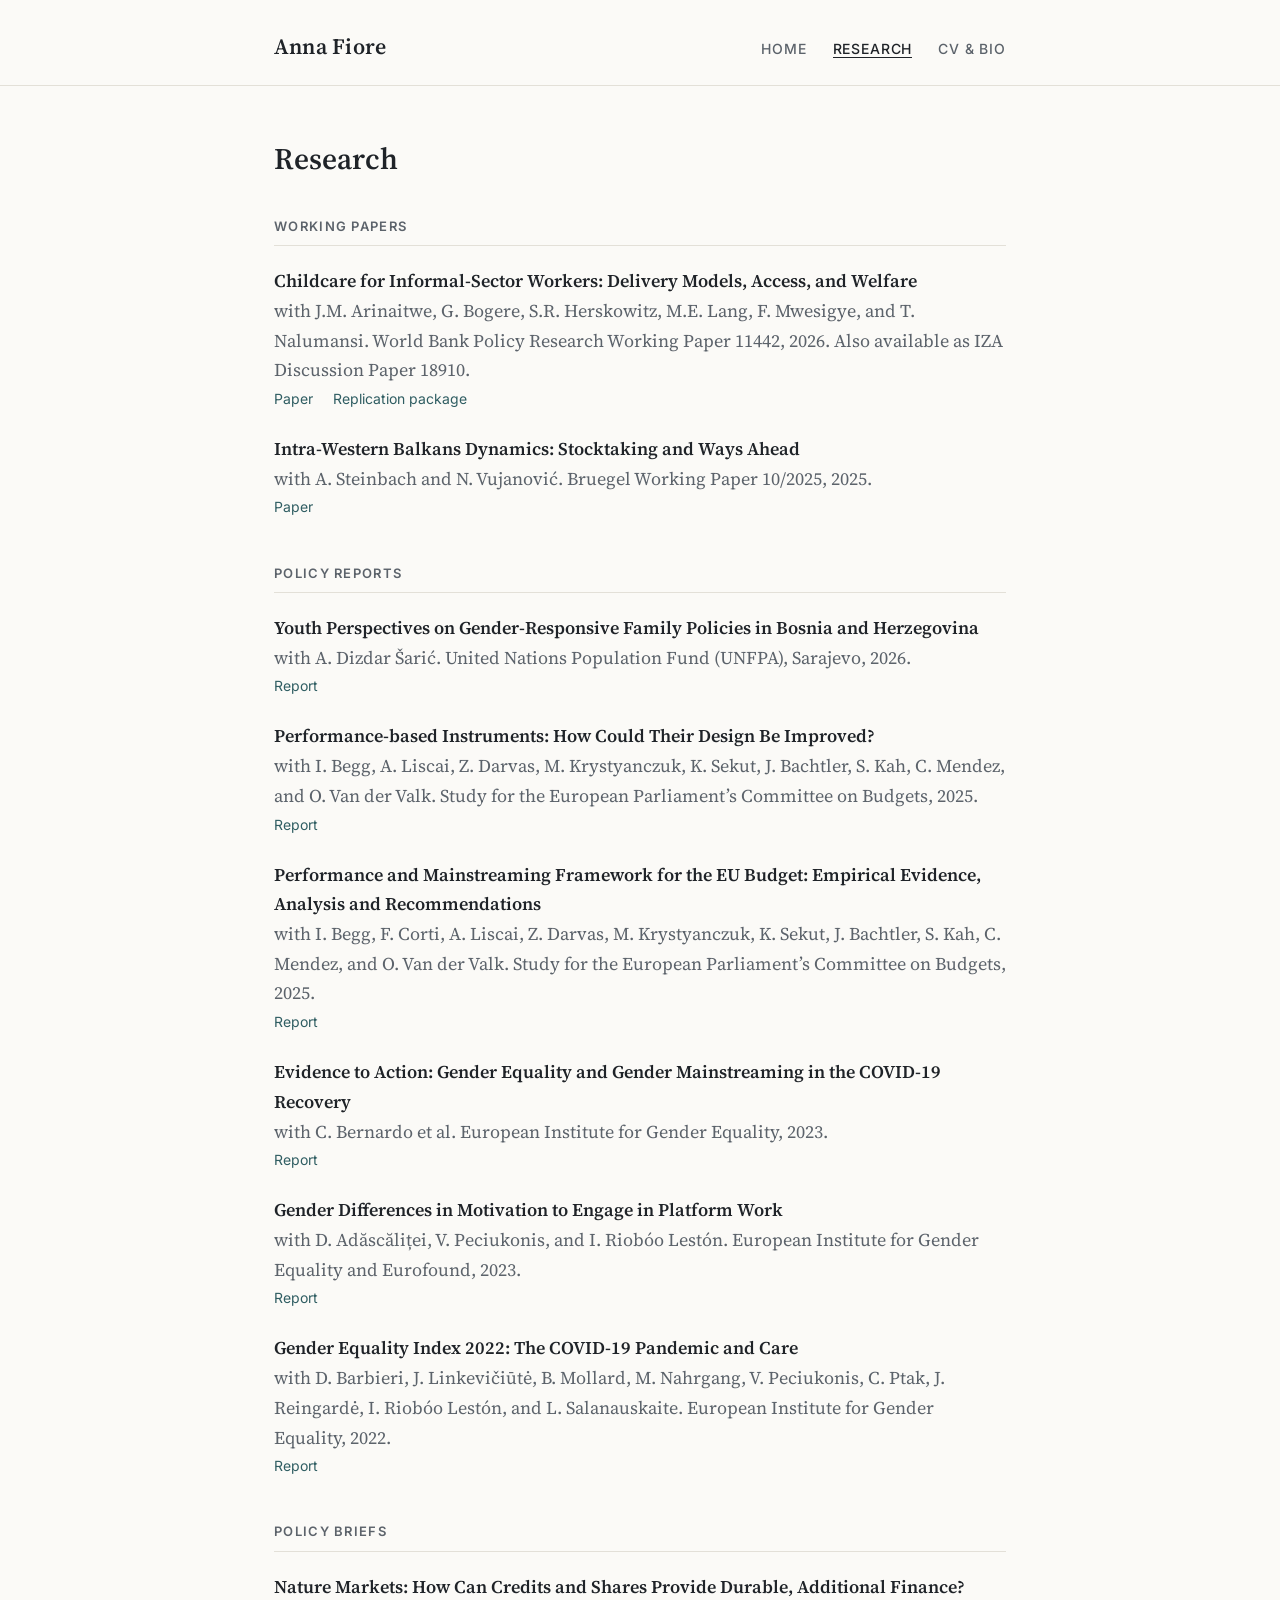
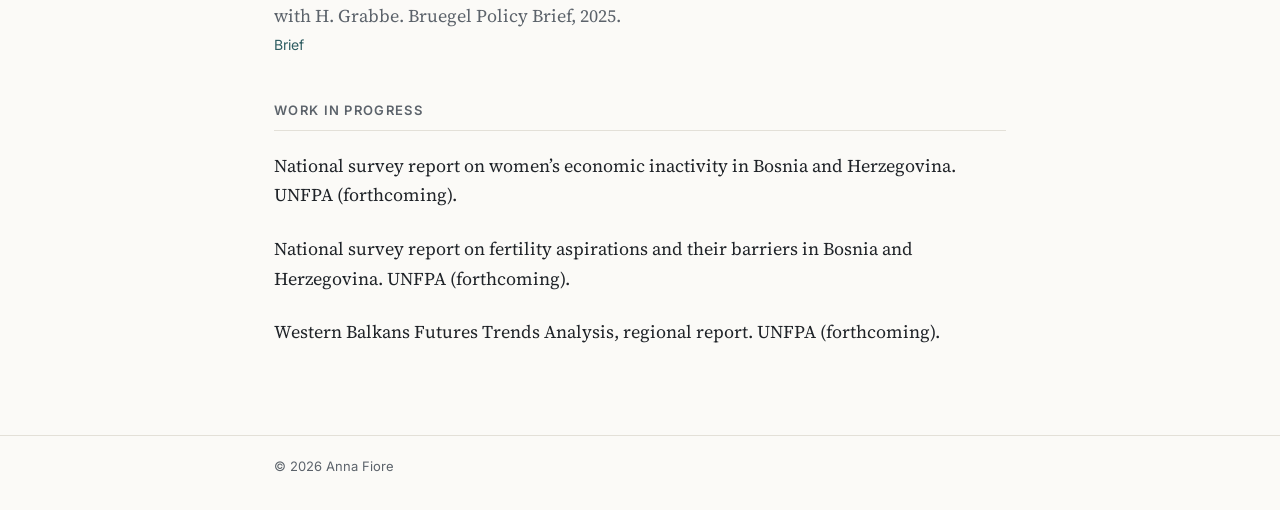
==== research.html @ 12368955 "Add files via upload" ====
<!doctype html>
<html lang="en">
<head>
  <meta charset="utf-8">
  <meta name="viewport" content="width=device-width, initial-scale=1">
  <title>Research — Anna Fiore</title>
  <meta name="description" content="Publications and ongoing work by Anna Fiore.">
  <link rel="preconnect" href="https://fonts.googleapis.com">
  <link rel="preconnect" href="https://fonts.gstatic.com" crossorigin>
  <link href="https://fonts.googleapis.com/css2?family=Inter:wght@400;500;600&family=Source+Serif+4:ital,opsz,wght@0,8..60,400;0,8..60,600;1,8..60,400&display=swap" rel="stylesheet">
  <link rel="stylesheet" href="style.css">
</head>
<body>

<header class="site">
  <div class="wrap">
    <a class="site-name" href="index.html">Anna Fiore</a>
    <nav>
      <a href="index.html">Home</a>
      <a href="research.html" aria-current="page">Research</a>
      <a href="cv.html">CV &amp; Bio</a>
    </nav>
  </div>
</header>

<main>
  <div class="wrap">

    <h1 class="page-title">Research</h1>

    <h2>Working Papers</h2>

    <div class="pub">
      <div class="title">Childcare for Informal-Sector Workers: Delivery Models, Access, and Welfare</div>
      <div class="meta">with J.M. Arinaitwe, G. Bogere, S.R. Herskowitz, M.E. Lang, F. Mwesigye, and T. Nalumansi. World Bank Policy Research Working Paper 11442, 2026. Also available as IZA Discussion Paper 18910.</div>
      <div class="links">
        <a href="https://documents.worldbank.org/en/publication/documents-reports/documentdetail/099342209082635880">Paper</a>
        <a href="https://reproducibility.worldbank.org/catalog/640">Replication package</a>
      </div>
    </div>

    <div class="pub">
      <div class="title">Intra-Western Balkans Dynamics: Stocktaking and Ways Ahead</div>
      <div class="meta">with A. Steinbach and N. Vujanović. Bruegel Working Paper 10/2025, 2025.</div>
      <div class="links">
        <a href="https://www.bruegel.org/working-paper/intra-western-balkans-dynamics-stocktaking-and-ways-ahead">Paper</a>
      </div>
    </div>

    <h2>Policy Reports</h2>

    <div class="pub">
      <div class="title">Youth Perspectives on Gender-Responsive Family Policies in Bosnia and Herzegovina</div>
      <div class="meta">with A. Dizdar Šarić. United Nations Population Fund (UNFPA), Sarajevo, 2026.</div>
      <div class="links">
        <a href="https://ba.unfpa.org/sites/default/files/pub-pdf/2date26-1date/Gen%20z%20study%20prelom%20new_2.pdf">Report</a>
      </div>
    </div>

    <div class="pub">
      <div class="title">Performance-based Instruments: How Could Their Design Be Improved?</div>
      <div class="meta">with I. Begg, A. Liscai, Z. Darvas, M. Krystyanczuk, K. Sekut, J. Bachtler, S. Kah, C. Mendez, and O. Van der Valk. Study for the European Parliament&rsquo;s Committee on Budgets, 2025.</div>
      <div class="links">
        <a href="https://www.bruegel.org/report/performance-based-instruments-how-could-their-design-be-improved">Report</a>
      </div>
    </div>

    <div class="pub">
      <div class="title">Performance and Mainstreaming Framework for the EU Budget: Empirical Evidence, Analysis and Recommendations</div>
      <div class="meta">with I. Begg, F. Corti, A. Liscai, Z. Darvas, M. Krystyanczuk, K. Sekut, J. Bachtler, S. Kah, C. Mendez, and O. Van der Valk. Study for the European Parliament&rsquo;s Committee on Budgets, 2025.</div>
      <div class="links">
        <a href="https://www.europarl.europa.eu/thinktank/en/document/IPOL_STU%282024%29767500">Report</a>
      </div>
    </div>

    <div class="pub">
      <div class="title">Evidence to Action: Gender Equality and Gender Mainstreaming in the COVID-19 Recovery</div>
      <div class="meta">with C. Bernardo et al. European Institute for Gender Equality, 2023.</div>
      <div class="links">
        <a href="https://eige.europa.eu/publications-resources/publications/evidence-action-gender-equality-and-gender-mainstreaming-covid-19-recovery">Report</a>
      </div>
    </div>

    <div class="pub">
      <div class="title">Gender Differences in Motivation to Engage in Platform Work</div>
      <div class="meta">with D. Adăscăliței, V. Peciukonis, and I. Riobóo Lestón. European Institute for Gender Equality and Eurofound, 2023.</div>
      <div class="links">
        <a href="https://www.eurofound.europa.eu/file/publications/all/gender-differences-motivation-engage-platform-work">Report</a>
      </div>
    </div>

    <div class="pub">
      <div class="title">Gender Equality Index 2022: The COVID-19 Pandemic and Care</div>
      <div class="meta">with D. Barbieri, J. Linkevičiūtė, B. Mollard, M. Nahrgang, V. Peciukonis, C. Ptak, J. Reingardė, I. Riobóo Lestón, and L. Salanauskaite. European Institute for Gender Equality, 2022.</div>
      <div class="links">
        <a href="https://eige.europa.eu/publications/gender-equality-index-2022-covid-19-pandemic-and-care">Report</a>
      </div>
    </div>

    <h2>Policy Briefs</h2>

    <div class="pub">
      <div class="title">Nature Markets: How Can Credits and Shares Provide Durable, Additional Finance?</div>
      <div class="meta">with H. Grabbe. Bruegel Policy Brief, 2025.</div>
      <div class="links">
        <a href="https://www.bruegel.org/policy-brief/nature-markets-how-can-credits-and-shares-provide-durable-additional-finance">Brief</a>
      </div>
    </div>

    <h2>Work in Progress</h2>

    <div class="pub">National survey report on women&rsquo;s economic inactivity in Bosnia and Herzegovina. UNFPA (forthcoming).</div>
    <div class="pub">National survey report on fertility aspirations and their barriers in Bosnia and Herzegovina. UNFPA (forthcoming).</div>
    <div class="pub">Western Balkans Futures Trends Analysis, regional report. UNFPA (forthcoming).</div>

  </div>
</main>

<footer class="site">
  <div class="wrap">&copy; 2026 Anna Fiore</div>
</footer>

</body>
</html>
---- style.css ----
/* Anna Fiore — personal website */

:root {
  --bg: #fbfaf7;
  --text: #1f2328;
  --muted: #5c636b;
  --rule: #e3e0d8;
  --accent: #2f5d62;
  --accent-hover: #1e4044;
  --serif: "Source Serif 4", Georgia, "Times New Roman", serif;
  --sans: "Inter", -apple-system, BlinkMacSystemFont, "Segoe UI", Helvetica, Arial, sans-serif;
}

* { box-sizing: border-box; }

html { -webkit-text-size-adjust: 100%; }

body {
  margin: 0;
  background: var(--bg);
  color: var(--text);
  font-family: var(--serif);
  font-size: 18px;
  line-height: 1.65;
}

a { color: var(--accent); text-decoration: none; border-bottom: 1px solid transparent; }
a:hover { color: var(--accent-hover); border-bottom-color: currentColor; }

.wrap {
  max-width: 780px;
  margin: 0 auto;
  padding: 0 24px;
}

/* Header and navigation */

header.site {
  border-bottom: 1px solid var(--rule);
  padding: 28px 0 20px;
}

header.site .wrap {
  display: flex;
  justify-content: space-between;
  align-items: baseline;
  flex-wrap: wrap;
  gap: 12px 24px;
}

.site-name {
  font-family: var(--serif);
  font-size: 22px;
  font-weight: 600;
  color: var(--text);
  letter-spacing: 0.01em;
}
.site-name:hover { color: var(--text); border-bottom-color: transparent; }

nav a {
  font-family: var(--sans);
  font-size: 14px;
  font-weight: 500;
  letter-spacing: 0.06em;
  text-transform: uppercase;
  color: var(--muted);
  margin-left: 22px;
}
nav a:first-child { margin-left: 0; }
nav a:hover { color: var(--accent); border-bottom-color: transparent; }
nav a[aria-current="page"] { color: var(--text); border-bottom: 1px solid var(--text); }

main { padding: 48px 0 64px; }

/* Home */

.intro {
  display: grid;
  grid-template-columns: 220px 1fr;
  gap: 40px;
  align-items: start;
}

.intro img {
  width: 220px;
  height: 220px;
  border-radius: 2px;
  object-fit: cover;
  display: block;
}

.intro h1 {
  font-size: 34px;
  line-height: 1.15;
  font-weight: 600;
  margin: 0 0 4px;
}

.role {
  font-family: var(--sans);
  font-size: 15px;
  letter-spacing: 0.04em;
  color: var(--muted);
  margin: 0 0 20px;
}

.contact {
  font-family: var(--sans);
  font-size: 15px;
  line-height: 1.9;
  margin: 0;
  padding: 0;
  list-style: none;
}

.bio { margin-top: 40px; }
.bio p { margin: 0 0 1.1em; }

/* Research */

h1.page-title {
  font-size: 30px;
  font-weight: 600;
  margin: 0 0 32px;
}

h2 {
  font-family: var(--sans);
  font-size: 13px;
  font-weight: 600;
  letter-spacing: 0.1em;
  text-transform: uppercase;
  color: var(--muted);
  border-bottom: 1px solid var(--rule);
  padding-bottom: 8px;
  margin: 44px 0 20px;
}
h2:first-of-type { margin-top: 0; }

.pub { margin: 0 0 24px; }

.pub .title { font-weight: 600; }

.pub .meta { color: var(--muted); }

.pub .links {
  font-family: var(--sans);
  font-size: 14px;
  margin-top: 2px;
}
.pub .links a { margin-right: 16px; }

/* CV & Bio */

.cv-link {
  font-family: var(--sans);
  font-size: 15px;
  display: inline-block;
  border: 1px solid var(--accent);
  padding: 8px 18px;
  margin-bottom: 36px;
}
.cv-link:hover { background: var(--accent); color: #fff; border-bottom-color: var(--accent); }

/* Footer */

footer.site {
  border-top: 1px solid var(--rule);
  padding: 20px 0 32px;
  font-family: var(--sans);
  font-size: 13px;
  color: var(--muted);
}

/* Small screens */

@media (max-width: 640px) {
  body { font-size: 17px; }
  header.site .wrap { flex-direction: column; align-items: flex-start; }
  nav a { margin-left: 0; margin-right: 18px; }
  main { padding-top: 32px; }
  .intro { grid-template-columns: 1fr; gap: 24px; }
  .intro img { width: 160px; height: 160px; }
  .intro h1 { font-size: 30px; }
}
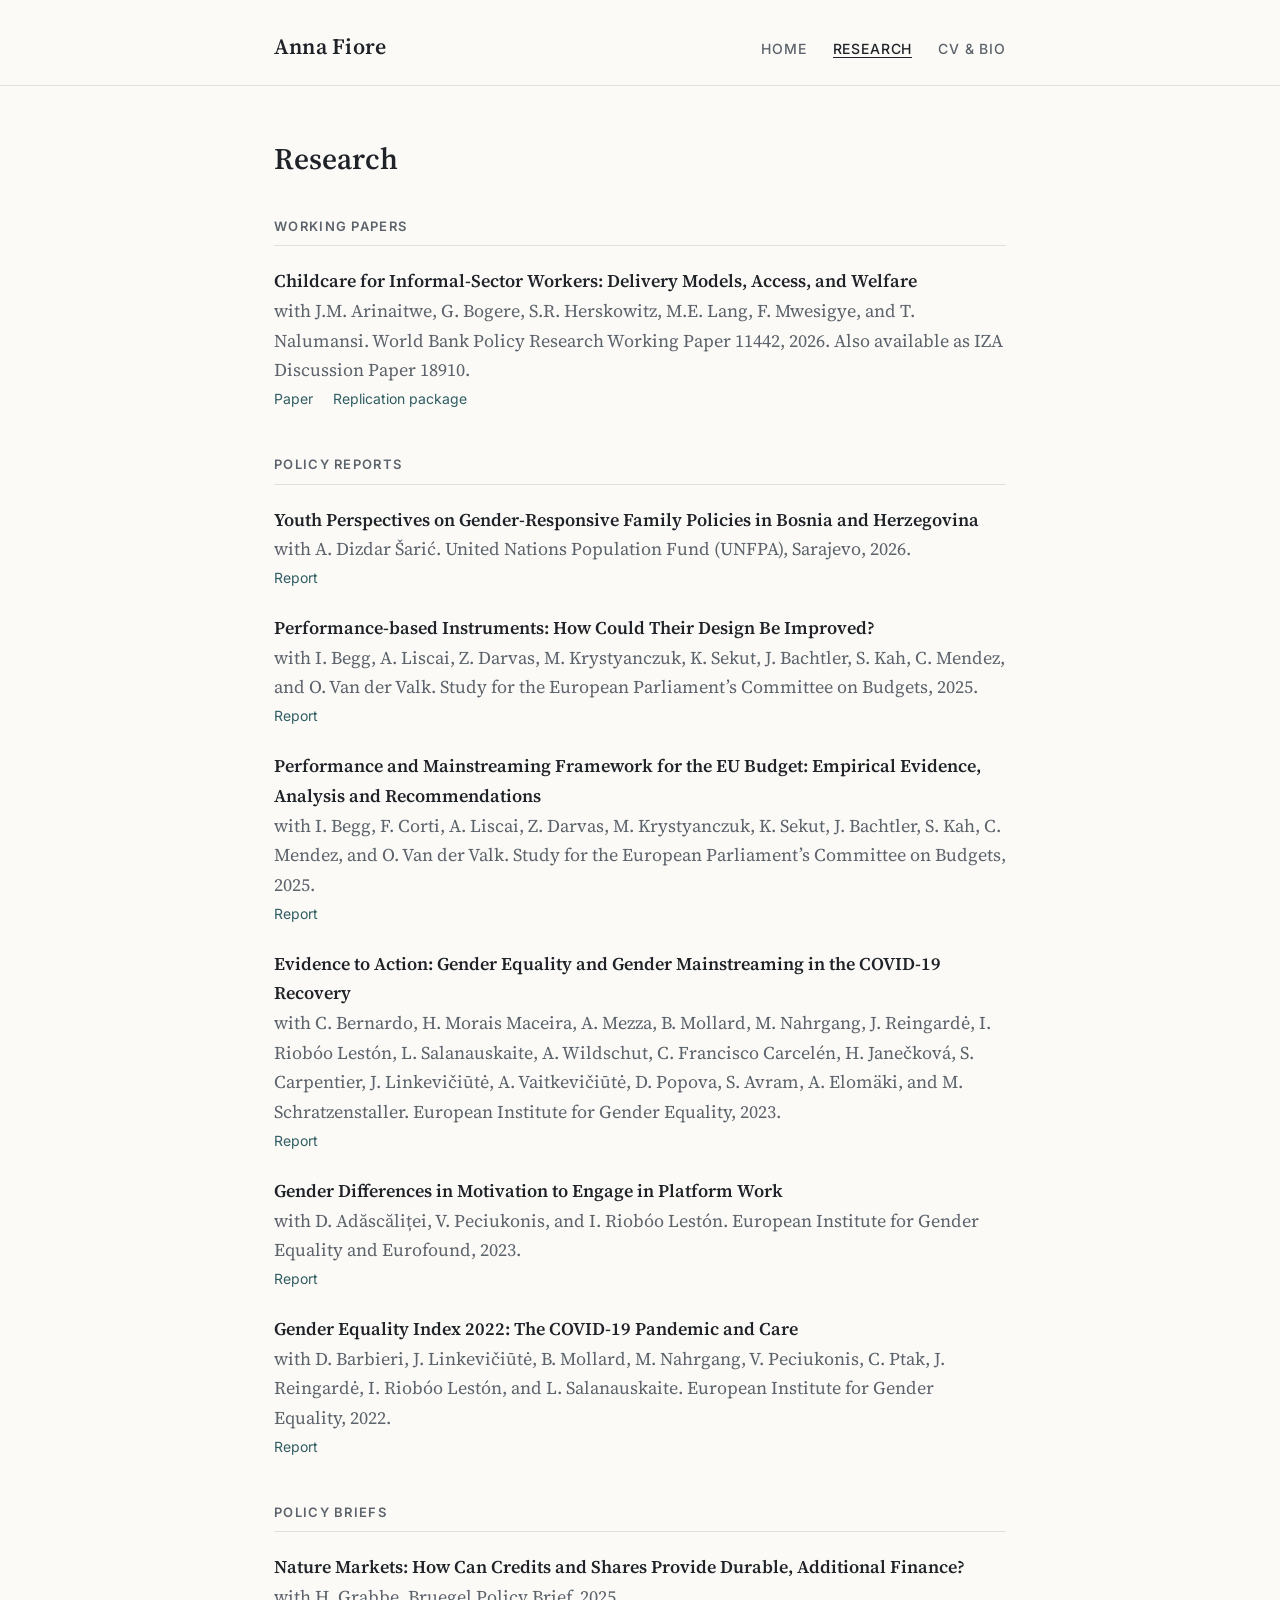
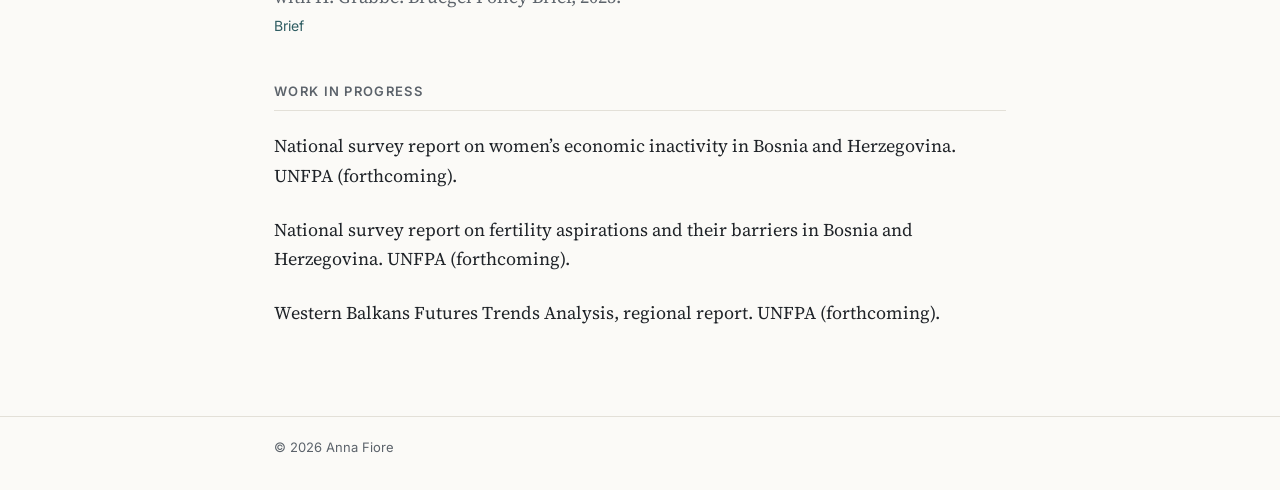
==== commit c273816e: "Add files via upload" ====
--- a/research.html
+++ b/research.html
@@ -39,14 +39,6 @@
       </div>
     </div>
 
-    <div class="pub">
-      <div class="title">Intra-Western Balkans Dynamics: Stocktaking and Ways Ahead</div>
-      <div class="meta">with A. Steinbach and N. Vujanović. Bruegel Working Paper 10/2025, 2025.</div>
-      <div class="links">
-        <a href="https://www.bruegel.org/working-paper/intra-western-balkans-dynamics-stocktaking-and-ways-ahead">Paper</a>
-      </div>
-    </div>
-
     <h2>Policy Reports</h2>
 
     <div class="pub">
@@ -75,7 +67,7 @@
 
     <div class="pub">
       <div class="title">Evidence to Action: Gender Equality and Gender Mainstreaming in the COVID-19 Recovery</div>
-      <div class="meta">with C. Bernardo et al. European Institute for Gender Equality, 2023.</div>
+      <div class="meta">with C. Bernardo, H. Morais Maceira, A. Mezza, B. Mollard, M. Nahrgang, J. Reingardė, I. Riobóo Lestón, L. Salanauskaite, A. Wildschut, C. Francisco Carcelén, H. Janečková, S. Carpentier, J. Linkevičiūtė, A. Vaitkevičiūtė, D. Popova, S. Avram, A. Elomäki, and M. Schratzenstaller. European Institute for Gender Equality, 2023.</div>
       <div class="links">
         <a href="https://eige.europa.eu/publications-resources/publications/evidence-action-gender-equality-and-gender-mainstreaming-covid-19-recovery">Report</a>
       </div>
@@ -85,7 +77,7 @@
       <div class="title">Gender Differences in Motivation to Engage in Platform Work</div>
       <div class="meta">with D. Adăscăliței, V. Peciukonis, and I. Riobóo Lestón. European Institute for Gender Equality and Eurofound, 2023.</div>
       <div class="links">
-        <a href="https://www.eurofound.europa.eu/file/publications/all/gender-differences-motivation-engage-platform-work">Report</a>
+        <a href="https://op.europa.eu/en/publication-detail/-/publication/17db1ea9-f45f-11ed-a05c-01aa75ed71a1/language-en">Report</a>
       </div>
     </div>
 
